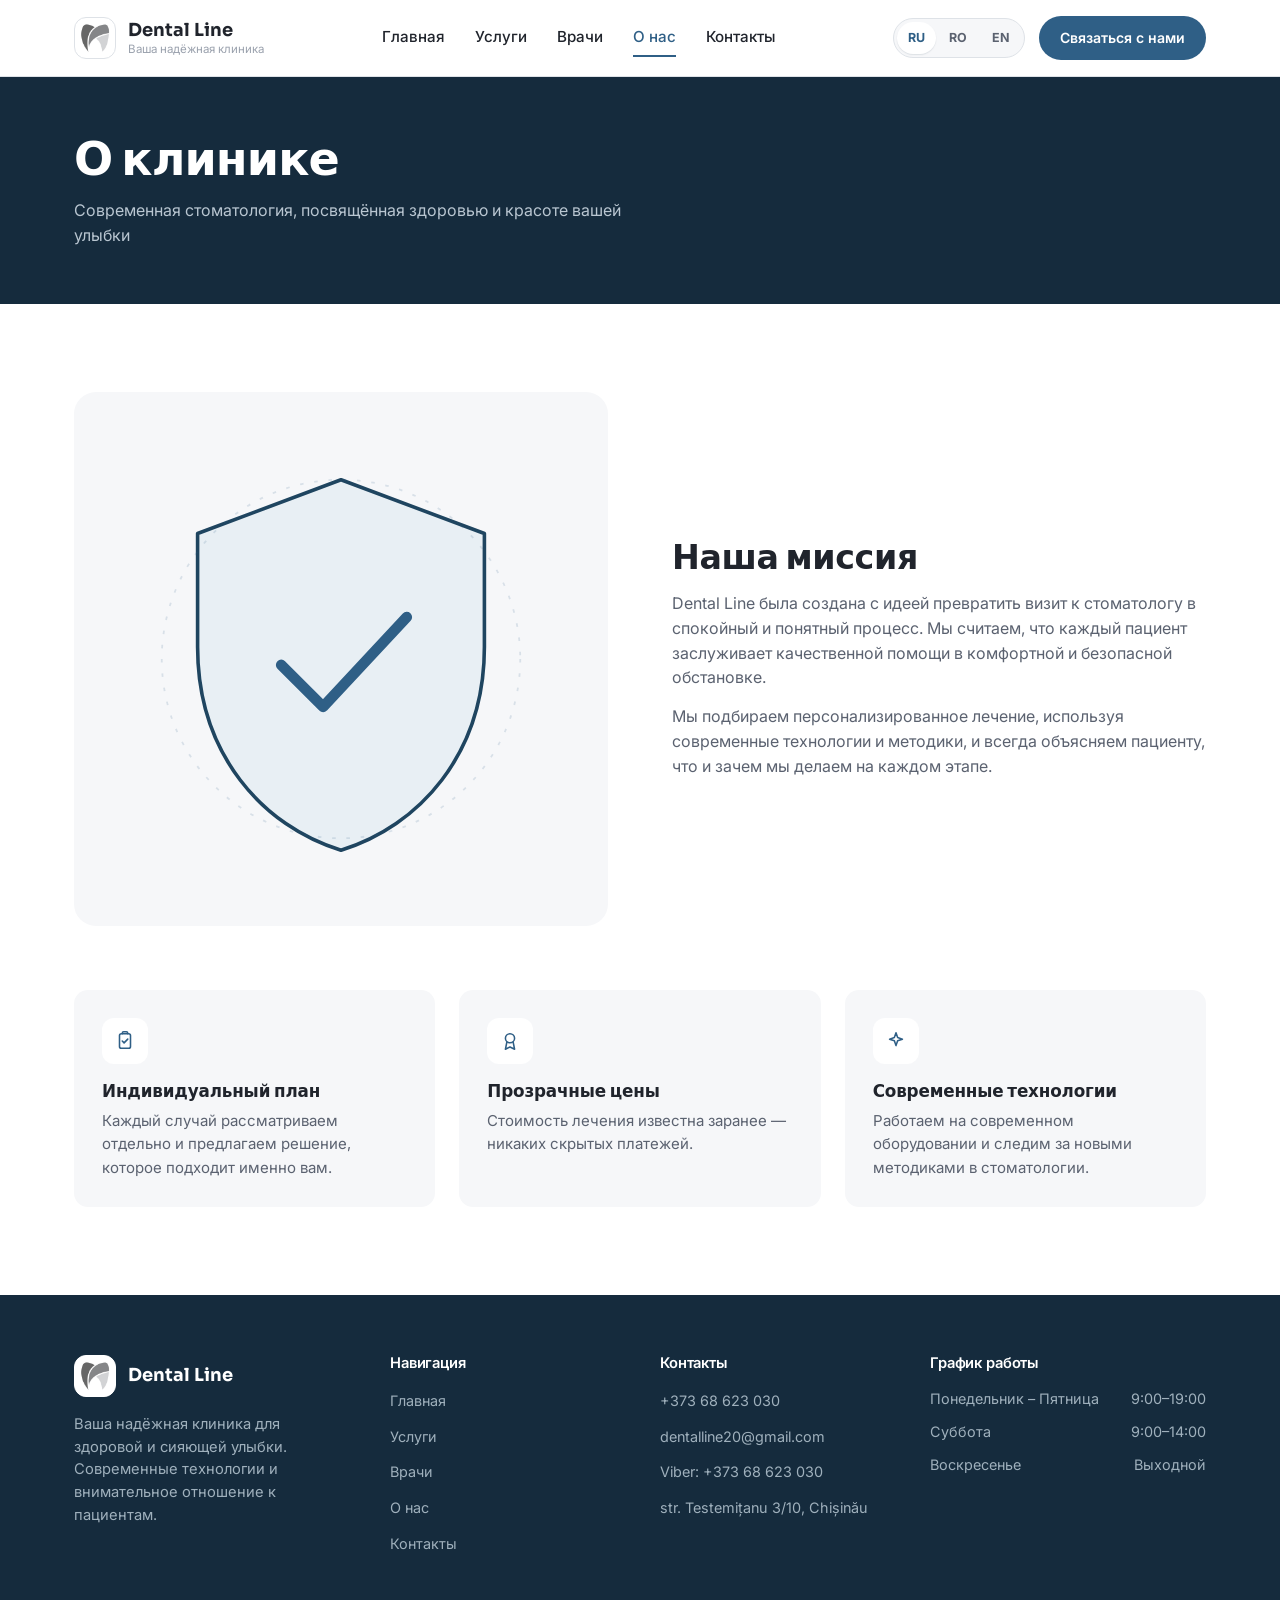
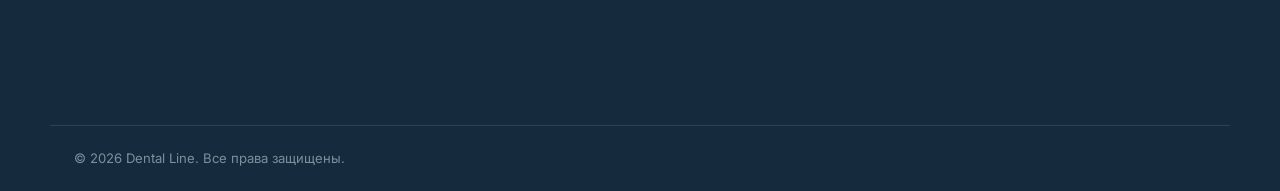
==== about.html @ fdcbea6c "Add files via upload" ====
<!DOCTYPE html>
<html lang="ru">
<head>
<meta charset="UTF-8">
<meta name="viewport" content="width=device-width, initial-scale=1.0">
<title>О нас — Dental Line</title>
<link rel="preconnect" href="https://fonts.googleapis.com">
<link rel="preconnect" href="https://fonts.gstatic.com" crossorigin>
<link href="https://fonts.googleapis.com/css2?family=Sora:wght@600;700&family=Inter:wght@400;500;600;700&display=swap" rel="stylesheet">
<link rel="stylesheet" href="css/style.css">
<meta name="description" content="О клинике Dental Line: наша миссия, индивидуальный подход к лечению, прозрачные цены и современные технологии в стоматологии.">
<link rel="canonical" href="https://dentalline.md/about.html">
<meta name="robots" content="index, follow">

<link rel="icon" href="img/favicon.ico" sizes="any">
<link rel="icon" type="image/png" sizes="32x32" href="img/favicon-32.png">
<link rel="icon" type="image/png" sizes="16x16" href="img/favicon-16.png">
<link rel="apple-touch-icon" sizes="180x180" href="img/logo-icon-180.png">

<meta property="og:type" content="website">
<meta property="og:site_name" content="Dental Line">
<meta property="og:locale" content="ru_RU">
<meta property="og:title" content="О нас — Dental Line">
<meta property="og:description" content="О клинике Dental Line: наша миссия, индивидуальный подход к лечению, прозрачные цены и современные технологии в стоматологии.">
<meta property="og:url" content="https://dentalline.md/about.html">
<meta property="og:image" content="https://dentalline.md/img/logo-full.png">

<meta name="twitter:card" content="summary_large_image">
<meta name="twitter:title" content="О нас — Dental Line">
<meta name="twitter:description" content="О клинике Dental Line: наша миссия, индивидуальный подход к лечению, прозрачные цены и современные технологии в стоматологии.">
<meta name="twitter:image" content="https://dentalline.md/img/logo-full.png">

<script type="application/ld+json">
{
  "@context": "https://schema.org",
  "@type": "Dentist",
  "name": "Dental Line",
  "image": "https://dentalline.md/img/logo-full.png",
  "logo": "https://dentalline.md/img/logo-icon-512.png",
  "url": "https://dentalline.md/",
  "telephone": "+37368623030",
  "email": "dentalline20@gmail.com",
  "address": {
    "@type": "PostalAddress",
    "streetAddress": "str. Testemițanu 3/10",
    "addressLocality": "Chișinău",
    "addressCountry": "MD"
  },
  "openingHoursSpecification": [
    {
      "@type": "OpeningHoursSpecification",
      "dayOfWeek": ["Monday","Tuesday","Wednesday","Thursday","Friday"],
      "opens": "09:00",
      "closes": "19:00"
    },
    {
      "@type": "OpeningHoursSpecification",
      "dayOfWeek": ["Saturday"],
      "opens": "09:00",
      "closes": "14:00"
    }
  ],
  "sameAs": []
}
</script>
</head>
<body data-page="about">

<header class="site-header">
  <div class="container header-inner">
    <a href="index.html" class="brand">
      <span class="brand-mark"><img src="img/logo-icon.png" alt="Dental Line" width="42" height="42"></span>
      <span class="brand-text">
        <span class="brand-name">Dental Line</span>
        <span class="brand-tag" data-i18n="brand.tag">Ваша надёжная клиника</span>
      </span>
    </a>
    <nav class="main-nav">
      <a href="index.html" data-i18n="nav.home">Главная</a>
      <a href="services.html" data-i18n="nav.services">Услуги</a>
      <a href="doctors.html" data-i18n="nav.doctors">Врачи</a>
      <a href="about.html" class="active" data-i18n="nav.about">О нас</a>
      <a href="contacts.html" data-i18n="nav.contacts">Контакты</a>
    </nav>
    <div class="header-actions">
      <div class="lang-switch">
        <button data-lang="ru">RU</button>
        <button data-lang="ro">RO</button>
        <button data-lang="en">EN</button>
      </div>
      <a href="contacts.html" class="btn btn-primary btn-sm" data-i18n="header.contactBtn">Связаться с нами</a>
    </div>
    <button class="nav-toggle" aria-label="Menu"></button>
  </div>
</header>

<div class="mobile-overlay" id="mobile-overlay">
  <nav class="mobile-overlay-nav">
    <a href="index.html" data-i18n="nav.home">Главная</a>
    <a href="services.html" data-i18n="nav.services">Услуги</a>
    <a href="doctors.html" data-i18n="nav.doctors">Врачи</a>
    <a href="about.html" class="active" data-i18n="nav.about">О нас</a>
    <a href="contacts.html" data-i18n="nav.contacts">Контакты</a>
  </nav>
  <div class="mobile-overlay-actions">
    <div class="lang-switch">
      <button data-lang="ru">RU</button>
      <button data-lang="ro">RO</button>
      <button data-lang="en">EN</button>
    </div>
    <a href="contacts.html" class="btn btn-primary btn-block" data-i18n="header.contactBtn">Связаться с нами</a>
  </div>
</div>

<main>
  <section class="about-hero">
    <div class="container">
      <h1 data-i18n="about.page.title">О клинике</h1>
      <p data-i18n="about.page.subtitle">Современная стоматология, посвящённая здоровью и красоте вашей улыбки</p>
    </div>
  </section>

  <section class="section">
    <div class="container">
      <div class="about-grid">
        <div class="about-visual" aria-hidden="true">
          <svg viewBox="0 0 400 400" xmlns="http://www.w3.org/2000/svg">
            <path d="M200 50l120 45v95c0 90-55 150-120 170-65-20-120-80-120-170V95l120-45z" fill="#E8EFF4" stroke="#1F4560" stroke-width="3" stroke-linejoin="round"/>
            <path d="M150 205l35 35 70-75" fill="none" stroke="#2F5F86" stroke-width="9" stroke-linecap="round" stroke-linejoin="round"/>
            <circle cx="200" cy="200" r="150" fill="none" stroke="#2F5F86" stroke-opacity="0.15" stroke-width="1.5" stroke-dasharray="3 9"/>
          </svg>
        </div>
        <div>
          <h2 data-i18n="about.mission.title">Наша миссия</h2>
          <p class="lede" style="margin-top:14px;" data-i18n="about.mission.p1">Dental Line была создана с идеей превратить визит к стоматологу в спокойный и понятный процесс.</p>
          <p class="lede" style="margin-top:14px;" data-i18n="about.mission.p2">Мы подбираем персонализированное лечение, используя современные технологии и методики.</p>
        </div>
      </div>

      <div class="pillars">
        <div class="pillar">
          <span class="why-icon" data-icon="clipboard"></span>
          <h3 data-i18n="about.pillar1.title">Индивидуальный план</h3>
          <p data-i18n="about.pillar1.text">Каждый случай рассматриваем отдельно и предлагаем решение, которое подходит именно вам.</p>
        </div>
        <div class="pillar">
          <span class="why-icon" data-icon="badge"></span>
          <h3 data-i18n="about.pillar2.title">Прозрачные цены</h3>
          <p data-i18n="about.pillar2.text">Стоимость лечения известна заранее — никаких скрытых платежей.</p>
        </div>
        <div class="pillar">
          <span class="why-icon" data-icon="sparkle"></span>
          <h3 data-i18n="about.pillar3.title">Современные технологии</h3>
          <p data-i18n="about.pillar3.text">Работаем на современном оборудовании и следим за новыми методиками в стоматологии.</p>
        </div>
      </div>
    </div>
  </section>
</main>

<footer class="site-footer">
  <div class="container footer-top">
    <div class="footer-brand">
      <a href="index.html" class="brand">
        <span class="brand-mark"><img src="img/logo-icon.png" alt="Dental Line" width="42" height="42"></span>
        <span class="brand-name">Dental Line</span>
      </a>
      <p data-i18n="footer.about">Ваша надёжная клиника для здоровой и сияющей улыбки.</p>
    </div>
    <div class="footer-col">
      <h4 data-i18n="footer.navTitle">Навигация</h4>
      <ul>
        <li><a href="index.html" data-i18n="nav.home">Главная</a></li>
        <li><a href="services.html" data-i18n="nav.services">Услуги</a></li>
        <li><a href="doctors.html" data-i18n="nav.doctors">Врачи</a></li>
        <li><a href="about.html" data-i18n="nav.about">О нас</a></li>
        <li><a href="contacts.html" data-i18n="nav.contacts">Контакты</a></li>
      </ul>
    </div>
    <div class="footer-col">
      <h4 data-i18n="footer.contactsTitle">Контакты</h4>
      <ul>
        <li><a href="tel:+37368623030" data-contact="phoneTel"><span data-contact="phoneDisplay">+373 68 623 030</span></a></li>
        <li><a href="mailto:dentalline20@gmail.com" data-contact="email">dentalline20@gmail.com</a></li>
        <li><a href="viber://chat?number=%2B37368623030" data-contact="viberHref">Viber: <span data-contact="phoneDisplay">+373 68 623 030</span></a></li>
        <li><span data-contact="address">str. Testemițanu 3/10, Chișinău</span></li>
      </ul>
    </div>
    <div class="footer-col">
      <h4 data-i18n="footer.hoursTitle">График работы</h4>
      <ul style="margin-bottom:16px;">
        <li class="footer-hours-row"><span data-i18n="contacts.hours.weekdays">Пн–Пт</span><span>9:00–19:00</span></li>
        <li class="footer-hours-row"><span data-i18n="contacts.hours.saturday">Сб</span><span>9:00–14:00</span></li>
        <li class="footer-hours-row"><span data-i18n="contacts.hours.sunday">Вс</span><span data-i18n="contacts.hours.closed">Выходной</span></li>
      </ul>
      <div class="footer-map">
        <iframe src="https://www.google.com/maps?q=str.+Testemi%C8%9Banu+3%2F10,+Chi%C8%99in%C4%83u&output=embed" loading="lazy" referrerpolicy="no-referrer-when-downgrade" title="Dental Line — карта"></iframe>
      </div>
    </div>
  </div>
  <div class="container footer-bottom">
    <span>© <span data-contact="year">2026</span> Dental Line. <span data-i18n="footer.rights">Все права защищены.</span></span>
  </div>
</footer>

<script src="js/services-data.js"></script>
<script src="js/translations.js"></script>
<script src="js/main.js"></script>
</body>
</html>
---- css/style.css ----
/* ==========================================================================
   Dental Line — design tokens & base
   ========================================================================== */

:root{
  --white:#ffffff;
  --gray-50:#F6F7F9;
  --gray-100:#EEF0F3;
  --gray-200:#DEE2E7;
  --gray-300:#C4C9D1;
  --gray-400:#9AA1AD;
  --gray-600:#5B6270;
  --ink:#20242C;

  --blue:#2F5F86;
  --blue-dark:#1F4560;
  --blue-deep:#152B3D;
  --blue-tint:#E8EFF4;
  --blue-tint-2:#DCE7EF;

  --radius-sm:8px;
  --radius-md:14px;
  --radius-lg:22px;
  --radius-pill:999px;

  --shadow-sm:0 1px 2px rgba(21,43,61,.06), 0 1px 1px rgba(21,43,61,.05);
  --shadow-md:0 8px 24px rgba(21,43,61,.10);

  --container:1180px;

  --font-display:'Sora', system-ui, sans-serif;
  --font-body:'Inter', system-ui, sans-serif;

  --header-h:76px;
}

*, *::before, *::after{ box-sizing:border-box; }
html{ scroll-behavior:smooth; overflow-x:hidden; }
body{
  margin:0;
  font-family:var(--font-body);
  color:var(--ink);
  background:var(--white);
  -webkit-font-smoothing:antialiased;
  line-height:1.55;
}
img,svg{ display:block; max-width:100%; }
a{ color:inherit; text-decoration:none; }
ul{ margin:0; padding:0; list-style:none; }
button{ font:inherit; cursor:pointer; }
input,textarea,select{ font:inherit; }

@media (prefers-reduced-motion: reduce){
  html{ scroll-behavior:auto; }
  *, *::before, *::after{ animation-duration:.001ms !important; transition-duration:.001ms !important; }
}

:focus-visible{
  outline:2.5px solid var(--blue);
  outline-offset:2px;
  border-radius:4px;
}

h1,h2,h3,h4{
  font-family:var(--font-display);
  color:var(--ink);
  margin:0;
  line-height:1.15;
  letter-spacing:-0.01em;
  font-weight:600;
}
h1{ font-size:clamp(2.1rem, 3.6vw, 3.15rem); letter-spacing:-0.02em; }
h2{ font-size:clamp(1.65rem, 2.6vw, 2.15rem); }
h3{ font-size:1.2rem; }
p{ margin:0; }

.container{
  width:100%;
  max-width:var(--container);
  margin-inline:auto;
  padding-inline:24px;
}

.section{ padding-block:88px; }
.section--tight{ padding-block:56px; }
.section--gray{ background:var(--gray-50); }

.eyebrow-free-title{ max-width:640px; }
.section-head{ max-width:620px; margin-bottom:44px; }
.section-head p{ color:var(--gray-600); margin-top:14px; font-size:1.05rem; }

.text-center{ text-align:center; margin-inline:auto; }

/* ---------- Buttons ---------- */
.btn{
  display:inline-flex;
  align-items:center;
  justify-content:center;
  gap:8px;
  padding:14px 28px;
  border-radius:var(--radius-pill);
  font-weight:600;
  font-size:.96rem;
  border:1.5px solid transparent;
  transition:background .18s ease, color .18s ease, border-color .18s ease, transform .12s ease;
  white-space:nowrap;
}
.btn:active{ transform:translateY(1px); }
.btn-primary{ background:var(--blue); color:var(--white); }
.btn-primary:hover{ background:var(--blue-dark); }
.btn-outline{ background:transparent; color:var(--blue); border-color:var(--blue); }
.btn-outline:hover{ background:var(--blue-tint); }
.btn-block{ width:100%; }
.btn-sm{ padding:10px 20px; font-size:.88rem; }

/* ==========================================================================
   Header
   ========================================================================== */
.site-header{
  position:sticky; top:0; z-index:80;
  background:rgba(255,255,255,.92);
  backdrop-filter:blur(8px);
  border-bottom:1px solid var(--gray-200);
}
.header-inner{
  display:flex; align-items:center; justify-content:space-between;
  height:var(--header-h);
  gap:20px;
}
.brand{ display:flex; align-items:center; gap:12px; }
.brand-mark{
  width:42px; height:42px; border-radius:12px;
  background:var(--white);
  border:1px solid var(--gray-200);
  color:var(--white);
  display:flex; align-items:center; justify-content:center;
  font-family:var(--font-display); font-weight:700; font-size:1.05rem;
  flex-shrink:0;
  overflow:hidden;
  padding:5px;
}
.brand-mark img{ width:100%; height:100%; object-fit:contain; display:block; }
.brand-text{ display:flex; flex-direction:column; line-height:1.15; }
.brand-name{ font-family:var(--font-display); font-weight:700; font-size:1.12rem; color:var(--ink); }
.brand-tag{ font-size:.72rem; color:var(--gray-400); margin-top:2px; }

.main-nav{ display:flex; align-items:center; gap:30px; }
.main-nav a{
  font-weight:500; font-size:.95rem; color:var(--ink);
  padding-block:6px; border-bottom:2px solid transparent;
  transition:color .15s ease, border-color .15s ease;
}
.main-nav a:hover{ color:var(--blue); }
.main-nav a.active{ color:var(--blue); border-color:var(--blue); }

.header-actions{ display:flex; align-items:center; gap:14px; }

.lang-switch{
  display:flex; border:1px solid var(--gray-200); border-radius:var(--radius-pill);
  padding:3px; gap:2px; background:var(--gray-50);
}
.lang-switch button{
  border:none; background:transparent; padding:6px 11px; border-radius:var(--radius-pill);
  font-size:.78rem; font-weight:700; letter-spacing:.02em; color:var(--gray-600);
  transition:background .15s ease, color .15s ease;
}
.lang-switch button.active{ background:var(--white); color:var(--blue); box-shadow:var(--shadow-sm); }

.nav-toggle{
  display:none; width:42px; height:42px; border-radius:10px; border:1px solid var(--gray-200);
  background:var(--white); align-items:center; justify-content:center; flex-shrink:0;
}
.nav-toggle svg{ width:20px; height:20px; }

/* Mobile nav overlay — a sibling of <header>, not a descendant, so that
   position:fixed anchors to the real viewport (a sticky ancestor would
   otherwise become its containing block in Chromium/Safari). */
.mobile-overlay{ display:none; }

/* ==========================================================================
   Hero
   ========================================================================== */
.hero{
  padding-block:76px 88px;
}
.hero-grid{
  display:grid; grid-template-columns:1.05fr .95fr; gap:56px; align-items:center;
}
.hero-copy p.lede{
  color:var(--gray-600); font-size:1.08rem; max-width:46ch; margin-top:20px;
}
.hero-copy h1{ margin-top:8px; }
.hero-actions{ display:flex; gap:14px; margin-top:32px; flex-wrap:wrap; }

.hero-visual{
  position:relative;
  background:var(--blue-tint);
  border-radius:var(--radius-lg);
  padding:32px;
  display:flex; align-items:center; justify-content:center;
  aspect-ratio:1/0.92;
}
.hero-visual svg{ width:100%; height:100%; }

/* ==========================================================================
   Why choose us
   ========================================================================== */
.why-grid{
  display:grid; grid-template-columns:repeat(4,1fr); gap:0;
  border-top:1px solid var(--gray-200);
}
.why-item{
  padding:36px 28px; border-right:1px solid var(--gray-200); border-bottom:1px solid var(--gray-200);
}
.why-item:last-child{ border-right:none; }
.why-icon{
  width:46px; height:46px; border-radius:12px; background:var(--blue-tint); color:var(--blue);
  display:flex; align-items:center; justify-content:center; margin-bottom:18px;
}
.why-icon svg{ width:22px; height:22px; }
.why-item h3{ margin-bottom:8px; }
.why-item p{ color:var(--gray-600); font-size:.95rem; }

/* ==========================================================================
   Services (home preview + full page)
   ========================================================================== */
.services-preview-grid{
  display:grid; grid-template-columns:repeat(3,1fr); gap:20px; margin-bottom:40px;
}
.service-card{
  background:var(--white); border:1px solid var(--gray-200); border-radius:var(--radius-md);
  padding:24px; display:flex; flex-direction:column; gap:14px;
  transition:border-color .15s ease, transform .15s ease;
}
.service-card:hover{ border-color:var(--blue); transform:translateY(-2px); }
.service-card .tag{
  font-size:.74rem; font-weight:700; color:var(--blue); text-transform:none;
}
.service-card h3{ font-size:1.02rem; }
.service-card .price{
  margin-top:auto; font-family:var(--font-display); font-weight:700; color:var(--ink); font-size:1.15rem;
}
.service-card .price span{ color:var(--gray-400); font-weight:500; font-size:.78rem; margin-left:4px; }

.preview-footer-cta{ text-align:center; }

/* Services filter page */
.services-hero{
  background:var(--blue-deep); color:var(--white); padding-block:56px;
}
.services-hero h1{ color:var(--white); }
.services-hero p{ color:#B9C6D1; margin-top:12px; max-width:56ch; }

.filter-bar{
  position:sticky; top:var(--header-h); z-index:60; background:var(--white);
  border-bottom:1px solid var(--gray-200); padding-block:18px;
}
.filter-pills{ display:flex; gap:10px; flex-wrap:wrap; }
.filter-pill{
  border:1.5px solid var(--gray-200); background:var(--white); color:var(--gray-600);
  padding:9px 18px; border-radius:var(--radius-pill); font-size:.88rem; font-weight:600;
  display:inline-flex; align-items:center; gap:8px;
  transition:border-color .15s ease, color .15s ease, background .15s ease;
}
.filter-pill svg{ width:16px; height:16px; }
.filter-pill:hover{ border-color:var(--blue); color:var(--blue); }
.filter-pill.active{ background:var(--blue); border-color:var(--blue); color:var(--white); }

.price-list{ padding-block:56px; }
.price-category{ margin-bottom:52px; }
.price-category:last-child{ margin-bottom:0; }
.price-category-head{
  display:flex; align-items:center; gap:14px; margin-bottom:18px;
  padding-bottom:14px; border-bottom:2px solid var(--ink);
}
.price-category-head .cat-icon{
  width:38px; height:38px; border-radius:10px; background:var(--blue-tint); color:var(--blue);
  display:flex; align-items:center; justify-content:center; flex-shrink:0;
}
.price-category-head .cat-icon svg{ width:19px; height:19px; }
.price-category-head h2{ font-size:1.3rem; }

.price-row{
  display:flex; align-items:baseline; justify-content:space-between; gap:24px;
  padding:15px 18px; border-radius:var(--radius-sm);
}
.price-row:nth-child(odd){ background:var(--gray-50); }
.price-row-name{ color:var(--ink); font-size:.98rem; min-width:0; overflow-wrap:break-word; word-break:break-word; }
.price-row-price{
  font-family:var(--font-display); font-weight:700; color:var(--blue); white-space:nowrap; font-size:1rem;
}

/* ==========================================================================
   Doctors
   ========================================================================== */
.doctors-grid{
  display:grid; grid-template-columns:repeat(3,1fr); gap:28px;
}
.doctor-card{ text-align:left; }
.doctor-photo{
  aspect-ratio:1/1; border-radius:var(--radius-md);
  background:linear-gradient(155deg, var(--blue-tint), var(--gray-100));
  border:1.5px dashed var(--gray-300);
  display:flex; flex-direction:column; align-items:center; justify-content:center; gap:10px;
  color:var(--gray-400); margin-bottom:16px;
}
.doctor-photo svg{ width:44px; height:44px; }
.doctor-photo span{ font-size:.78rem; font-weight:600; color:var(--gray-400); }
.doctor-card h3{ margin-bottom:4px; }
.doctor-card .role{ color:var(--blue); font-size:.88rem; font-weight:600; margin-bottom:8px; }
.doctor-card .note{ color:var(--gray-400); font-size:.86rem; }

/* ==========================================================================
   About
   ========================================================================== */
.about-hero{ background:var(--blue-deep); color:var(--white); padding-block:56px; }
.about-hero h1{ color:var(--white); }
.about-hero p{ color:#B9C6D1; margin-top:12px; max-width:56ch; }

.about-grid{
  display:grid; grid-template-columns:1fr 1fr; gap:64px; align-items:center;
}
.about-grid p + p{ margin-top:16px; }
.about-grid .lede{ color:var(--gray-600); }
.about-visual{
  background:var(--gray-50); border-radius:var(--radius-lg); padding:28px;
  aspect-ratio:1/1; display:flex; align-items:center; justify-content:center;
}
.about-visual svg{ width:100%; height:100%; }

.pillars{
  display:grid; grid-template-columns:repeat(3,1fr); gap:24px; margin-top:64px;
}
.pillar{ padding:28px; border-radius:var(--radius-md); background:var(--gray-50); }
.pillar .why-icon{ background:var(--white); }
.pillar h3{ margin-bottom:8px; font-size:1.05rem; }
.pillar p{ color:var(--gray-600); font-size:.94rem; }

/* ==========================================================================
   Contacts
   ========================================================================== */
.contacts-hero{ background:var(--blue-deep); color:var(--white); padding-block:56px; }
.contacts-hero h1{ color:var(--white); }

.contacts-grid{
  display:grid; grid-template-columns:.85fr 1.15fr; gap:48px; align-items:start;
}
.contact-info-list{ display:flex; flex-direction:column; gap:14px; margin-bottom:28px; }
.contact-info-card{
  display:flex; gap:16px; padding:20px; border:1px solid var(--gray-200); border-radius:var(--radius-md);
}
.contact-info-card .ico{
  width:42px; height:42px; border-radius:10px; background:var(--blue-tint); color:var(--blue);
  display:flex; align-items:center; justify-content:center; flex-shrink:0;
}
.contact-info-card .ico svg{ width:20px; height:20px; }
.contact-info-card h3{ font-size:.98rem; margin-bottom:4px; }
.contact-info-card p, .contact-info-card a{ color:var(--gray-600); font-size:.93rem; }
.contact-info-card a:hover{ color:var(--blue); }
.contact-info-card p + p{ margin-top:2px; }

.map-embed{
  border-radius:var(--radius-md); overflow:hidden; border:1px solid var(--gray-200);
  aspect-ratio:16/10;
}
.map-embed iframe{ width:100%; height:100%; border:0; }

.contact-form-panel{
  background:var(--gray-50); border-radius:var(--radius-lg); padding:36px;
}
.form-row{ margin-bottom:18px; }
.form-row label{ display:block; font-size:.85rem; font-weight:600; margin-bottom:7px; color:var(--ink); }
.form-row input, .form-row textarea{
  width:100%; padding:13px 15px; border-radius:var(--radius-sm); border:1.5px solid var(--gray-200);
  background:var(--white); color:var(--ink);
}
.form-row input:focus, .form-row textarea:focus{ outline:none; border-color:var(--blue); }
.form-row textarea{ min-height:110px; resize:vertical; }
.form-divider{ height:1px; background:var(--gray-200); margin:22px 0; }
.form-hint{ font-size:.85rem; color:var(--gray-600); margin-bottom:14px; }
.send-options{ display:flex; flex-direction:column; gap:10px; }
.send-btn{
  display:flex; align-items:center; justify-content:center; gap:10px;
  padding:14px; border-radius:var(--radius-sm); font-weight:600; font-size:.92rem; color:var(--white);
  transition:filter .15s ease;
}
.send-btn:hover{ filter:brightness(1.08); }
.send-btn svg{ width:18px; height:18px; }
.send-whatsapp{ background:#2FA24B; }
.send-viber{ background:#7360F2; }
.send-call{ background:var(--ink); }
.send-email{ background:var(--blue); }

/* ==========================================================================
   Footer
   ========================================================================== */
.site-footer{ background:var(--blue-deep); color:#C7D2DA; }
.footer-top{
  padding-block:60px; display:grid; grid-template-columns:1.2fr 1fr 1fr 1.2fr; gap:40px;
}
.footer-brand .brand-mark{ background:var(--white); color:var(--blue-deep); border-color:var(--white); }
.footer-brand .brand-name{ color:var(--white); }
.footer-brand p{ margin-top:16px; font-size:.92rem; color:#9FB0BC; max-width:32ch; }
.footer-col h4{ color:var(--white); font-size:.92rem; margin-bottom:16px; font-family:var(--font-body); font-weight:600; }
.footer-col ul{ display:flex; flex-direction:column; gap:11px; }
.footer-col a, .footer-col span{ font-size:.9rem; color:#9FB0BC; }
.footer-col a:hover{ color:var(--white); }
.footer-hours-row{ display:flex; justify-content:space-between; gap:12px; }
.footer-map{ border-radius:var(--radius-md); overflow:hidden; aspect-ratio:16/10; }
.footer-map iframe{ width:100%; height:100%; border:0; filter:grayscale(.2) contrast(1.05); }
.footer-bottom{
  border-top:1px solid rgba(255,255,255,.1); padding-block:22px;
  display:flex; justify-content:space-between; gap:12px; font-size:.82rem; color:#7E8F9B; flex-wrap:wrap;
}

/* ==========================================================================
   Responsive
   ========================================================================== */
@media (max-width:980px){
  .hero-grid{ grid-template-columns:1fr; }
  .hero-visual{ order:-1; aspect-ratio:16/10; }
  .why-grid{ grid-template-columns:repeat(2,1fr); }
  .why-item:nth-child(2){ border-right:none; }
  .services-preview-grid{ grid-template-columns:repeat(2,1fr); }
  .doctors-grid{ grid-template-columns:repeat(2,1fr); }
  .about-grid{ grid-template-columns:1fr; }
  .about-visual{ order:-1; max-width:420px; margin-inline:auto; width:100%; }
  .pillars{ grid-template-columns:1fr; }
  .contacts-grid{ grid-template-columns:1fr; }
  .footer-top{ grid-template-columns:1fr 1fr; }
}

@media (max-width:720px){
  .main-nav, .header-actions{ display:none; }
  .nav-toggle{ display:flex; }

  .mobile-overlay{
    position:fixed; inset:var(--header-h) 0 0 0; z-index:70;
    background:var(--white);
    flex-direction:column; padding:24px; overflow:auto;
  }
  .mobile-overlay.open{ display:flex; }
  .mobile-overlay-nav{ display:flex; flex-direction:column; gap:2px; }
  .mobile-overlay-nav a{
    padding:15px 4px; border-bottom:1px solid var(--gray-100);
    font-weight:500; font-size:1.02rem; color:var(--ink);
  }
  .mobile-overlay-nav a.active{ color:var(--blue); }
  .mobile-overlay-actions{
    margin-top:auto; padding-top:26px; display:flex; flex-direction:column; gap:16px;
  }
  .mobile-overlay-actions .lang-switch{ align-self:center; }

  .why-grid{ grid-template-columns:1fr; }
  .why-item{ border-right:none; }
  .services-preview-grid{ grid-template-columns:1fr; }
  .doctors-grid{ grid-template-columns:1fr; }
  .footer-top{ grid-template-columns:1fr; }
  .section{ padding-block:56px; }

  /* Filter pills: horizontal scroll ("chips carousel") instead of wrapping */
  .filter-bar{ padding-block:14px; }
  .filter-bar .container{ padding-inline:0; }
  .filter-pills{
    flex-wrap:nowrap;
    overflow-x:auto;
    -webkit-overflow-scrolling:touch;
    scroll-snap-type:x proximity;
    scrollbar-width:none;
    padding-inline:24px 48px;
    margin:0;
  }
  .filter-pills::-webkit-scrollbar{ display:none; }
  .filter-pill{
    flex:0 0 auto;
    scroll-snap-align:start;
    white-space:nowrap;
  }
  .filter-bar::after{
    content:"";
    position:absolute;
    top:0; right:0; bottom:0;
    width:48px;
    background:linear-gradient(to right, rgba(255,255,255,0), var(--white) 70%);
    pointer-events:none;
  }
}
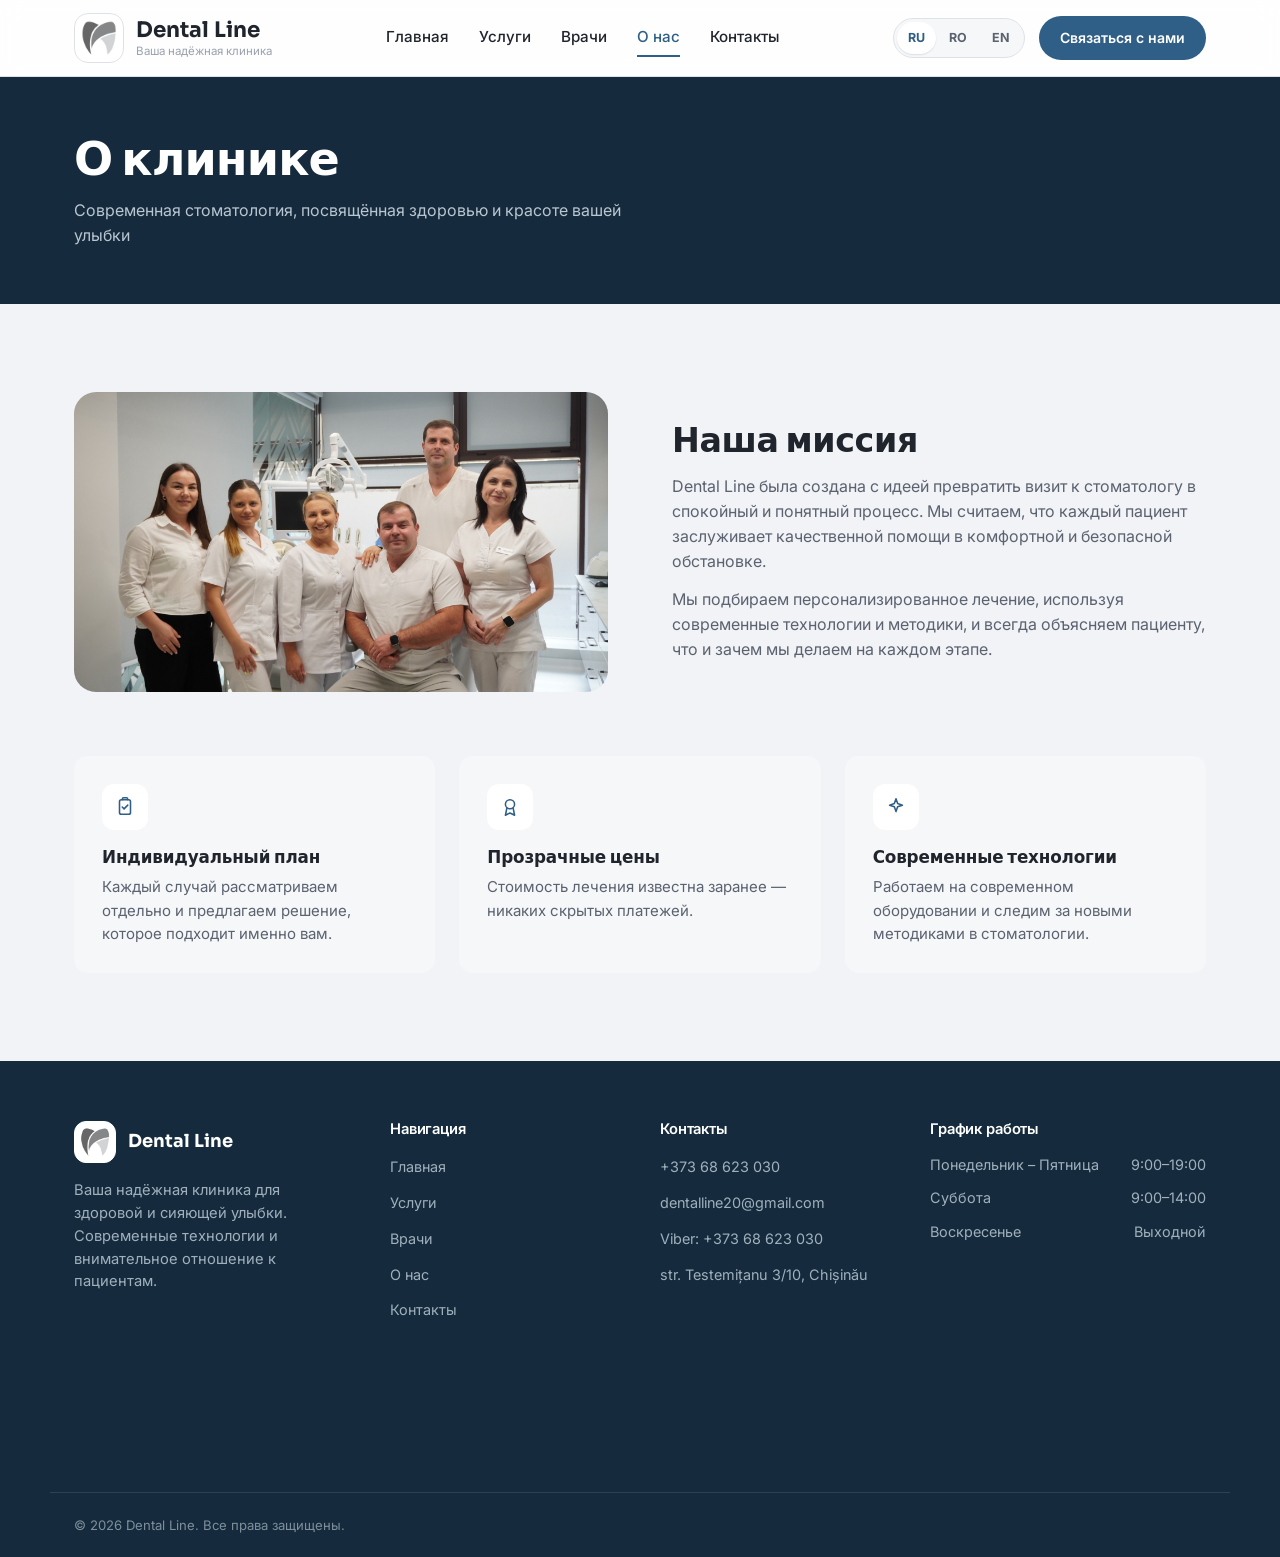
==== commit 444adfad: "Add files via upload" ====
--- a/about.html
+++ b/about.html
@@ -69,7 +69,7 @@
 <header class="site-header">
   <div class="container header-inner">
     <a href="index.html" class="brand">
-      <span class="brand-mark"><img src="img/logo-icon.png" alt="Dental Line" width="42" height="42"></span>
+      <span class="brand-mark"><img src="img/logo-icon.png" alt="Dental Line" width="50" height="50"></span>
       <span class="brand-text">
         <span class="brand-name">Dental Line</span>
         <span class="brand-tag" data-i18n="brand.tag">Ваша надёжная клиника</span>
@@ -123,12 +123,8 @@
   <section class="section">
     <div class="container">
       <div class="about-grid">
-        <div class="about-visual" aria-hidden="true">
-          <svg viewBox="0 0 400 400" xmlns="http://www.w3.org/2000/svg">
-            <path d="M200 50l120 45v95c0 90-55 150-120 170-65-20-120-80-120-170V95l120-45z" fill="#E8EFF4" stroke="#1F4560" stroke-width="3" stroke-linejoin="round"/>
-            <path d="M150 205l35 35 70-75" fill="none" stroke="#2F5F86" stroke-width="9" stroke-linecap="round" stroke-linejoin="round"/>
-            <circle cx="200" cy="200" r="150" fill="none" stroke="#2F5F86" stroke-opacity="0.15" stroke-width="1.5" stroke-dasharray="3 9"/>
-          </svg>
+        <div class="about-visual">
+          <img src="img/about-photo.jpg" alt="Команда клиники Dental Line" loading="lazy">
         </div>
         <div>
           <h2 data-i18n="about.mission.title">Наша миссия</h2>
@@ -194,8 +190,7 @@
         <li class="footer-hours-row"><span data-i18n="contacts.hours.sunday">Вс</span><span data-i18n="contacts.hours.closed">Выходной</span></li>
       </ul>
       <div class="footer-map">
-        <iframe src="https://www.google.com/maps?q=str.+Testemi%C8%9Banu+3%2F10,+Chi%C8%99in%C4%83u&output=embed" loading="lazy" referrerpolicy="no-referrer-when-downgrade" title="Dental Line — карта"></iframe>
-      </div>
+<iframe src="https://www.google.com/maps/embed?pb=!1m18!1m12!1m3!1d230.07835303325334!2d28.83927732629711!3d46.999389233658185!2m3!1f0!2f0!3f0!3m2!1i1024!2i768!4f13.1!3m3!1m2!1s0x40c97f0064176161%3A0xec240325cbb8bc1f!2sDental%20Line!5e1!3m2!1sru!2sus!4v1788504849346!5m2!1sru!2sus" width="600" height="450" style="border:0;" allowfullscreen="" loading="lazy" referrerpolicy="strict-origin-when-cross-origin"></iframe>      </div>
     </div>
   </div>
   <div class="container footer-bottom">
--- a/css/style.css
+++ b/css/style.css
@@ -12,6 +12,11 @@
   --gray-600:#5B6270;
   --ink:#20242C;
 
+  /* Фон всего сайта. Чтобы сделать светлее/темнее — меняйте только это значение. */
+  --page-bg:#F1F3F6;
+  /* Фон "серых" секций (для чередования блоков) — всегда чуть темнее --page-bg. */
+  --panel-gray:#E6E9ED;
+
   --blue:#2F5F86;
   --blue-dark:#1F4560;
   --blue-deep:#152B3D;
@@ -40,7 +45,7 @@
   margin:0;
   font-family:var(--font-body);
   color:var(--ink);
-  background:var(--white);
+  background:var(--page-bg);
   -webkit-font-smoothing:antialiased;
   line-height:1.55;
 }
@@ -83,7 +88,7 @@
 
 .section{ padding-block:88px; }
 .section--tight{ padding-block:56px; }
-.section--gray{ background:var(--gray-50); }
+.section--gray{ background:var(--panel-gray); }
 
 .eyebrow-free-title{ max-width:640px; }
 .section-head{ max-width:620px; margin-bottom:44px; }
@@ -144,6 +149,10 @@
 .brand-name{ font-family:var(--font-display); font-weight:700; font-size:1.12rem; color:var(--ink); }
 .brand-tag{ font-size:.72rem; color:var(--gray-400); margin-top:2px; }
 
+/* Логотип и название в шапке — крупнее, чем в футере (+20%) */
+.site-header .brand-mark{ width:50px; height:50px; border-radius:14px; padding:6px; }
+.site-header .brand-name{ font-size:1.34rem; }
+
 .main-nav{ display:flex; align-items:center; gap:30px; }
 .main-nav a{
   font-weight:500; font-size:.95rem; color:var(--ink);
@@ -184,7 +193,7 @@
   padding-block:76px 88px;
 }
 .hero-grid{
-  display:grid; grid-template-columns:1.05fr .95fr; gap:56px; align-items:center;
+  display:grid; grid-template-columns:.9fr 1.1fr; gap:56px; align-items:center;
 }
 .hero-copy p.lede{
   color:var(--gray-600); font-size:1.08rem; max-width:46ch; margin-top:20px;
@@ -194,13 +203,11 @@
 
 .hero-visual{
   position:relative;
-  background:var(--blue-tint);
   border-radius:var(--radius-lg);
-  padding:32px;
-  display:flex; align-items:center; justify-content:center;
-  aspect-ratio:1/0.92;
-}
-.hero-visual svg{ width:100%; height:100%; }
+  overflow:hidden;
+  aspect-ratio:16/10;
+}
+.hero-visual img{ width:100%; height:100%; object-fit:cover; display:block; }
 
 /* ==========================================================================
    Why choose us
@@ -294,20 +301,22 @@
    Doctors
    ========================================================================== */
 .doctors-grid{
-  display:grid; grid-template-columns:repeat(3,1fr); gap:28px;
-}
-.doctor-card{ text-align:left; }
+  display:flex; flex-direction:column; gap:24px; max-width:840px; margin:0 auto;
+}
+.doctor-card{
+  display:flex; align-items:center; gap:28px; text-align:left;
+  background:var(--white); border:1px solid var(--gray-200); border-radius:var(--radius-lg);
+  padding:24px;
+}
 .doctor-photo{
-  aspect-ratio:1/1; border-radius:var(--radius-md);
-  background:linear-gradient(155deg, var(--blue-tint), var(--gray-100));
-  border:1.5px dashed var(--gray-300);
-  display:flex; flex-direction:column; align-items:center; justify-content:center; gap:10px;
-  color:var(--gray-400); margin-bottom:16px;
-}
-.doctor-photo svg{ width:44px; height:44px; }
-.doctor-photo span{ font-size:.78rem; font-weight:600; color:var(--gray-400); }
-.doctor-card h3{ margin-bottom:4px; }
-.doctor-card .role{ color:var(--blue); font-size:.88rem; font-weight:600; margin-bottom:8px; }
+  width:220px; height:391px; flex-shrink:0; border-radius:var(--radius-md);
+  overflow:hidden; background:var(--gray-100);
+}
+.doctor-photo img{ width:100%; height:100%; object-fit:cover; display:block; }
+.doctor-card h3{ margin-bottom:4px; font-size:1.18rem; }
+.doctor-card .role{ color:var(--blue); font-size:.92rem; font-weight:600; margin-bottom:8px; }
+.doctor-card .bio{ color:var(--ink); font-size:.94rem; margin-top:6px; }
+.doctor-card .quote{ color:var(--ink); font-size:.94rem; font-style:italic; margin-top:10px; }
 .doctor-card .note{ color:var(--gray-400); font-size:.86rem; }
 
 /* ==========================================================================
@@ -323,10 +332,10 @@
 .about-grid p + p{ margin-top:16px; }
 .about-grid .lede{ color:var(--gray-600); }
 .about-visual{
-  background:var(--gray-50); border-radius:var(--radius-lg); padding:28px;
-  aspect-ratio:1/1; display:flex; align-items:center; justify-content:center;
-}
-.about-visual svg{ width:100%; height:100%; }
+  border-radius:var(--radius-lg); overflow:hidden;
+  aspect-ratio:16/9;
+}
+.about-visual img{ width:100%; height:100%; object-fit:cover; display:block; }
 
 .pillars{
   display:grid; grid-template-columns:repeat(3,1fr); gap:24px; margin-top:64px;
@@ -363,7 +372,7 @@
   border-radius:var(--radius-md); overflow:hidden; border:1px solid var(--gray-200);
   aspect-ratio:16/10;
 }
-.map-embed iframe{ width:100%; height:100%; border:0; }
+.map-embed iframe{ width:110%; height:100%; border:0; }
 
 .contact-form-panel{
   background:var(--gray-50); border-radius:var(--radius-lg); padding:36px;
@@ -422,7 +431,6 @@
   .why-grid{ grid-template-columns:repeat(2,1fr); }
   .why-item:nth-child(2){ border-right:none; }
   .services-preview-grid{ grid-template-columns:repeat(2,1fr); }
-  .doctors-grid{ grid-template-columns:repeat(2,1fr); }
   .about-grid{ grid-template-columns:1fr; }
   .about-visual{ order:-1; max-width:420px; margin-inline:auto; width:100%; }
   .pillars{ grid-template-columns:1fr; }
@@ -454,7 +462,8 @@
   .why-grid{ grid-template-columns:1fr; }
   .why-item{ border-right:none; }
   .services-preview-grid{ grid-template-columns:1fr; }
-  .doctors-grid{ grid-template-columns:1fr; }
+  .doctor-card{ flex-direction:column; text-align:center; padding:28px 20px; }
+  .doctor-photo{ width:170px; height:302px; }
   .footer-top{ grid-template-columns:1fr; }
   .section{ padding-block:56px; }
 
